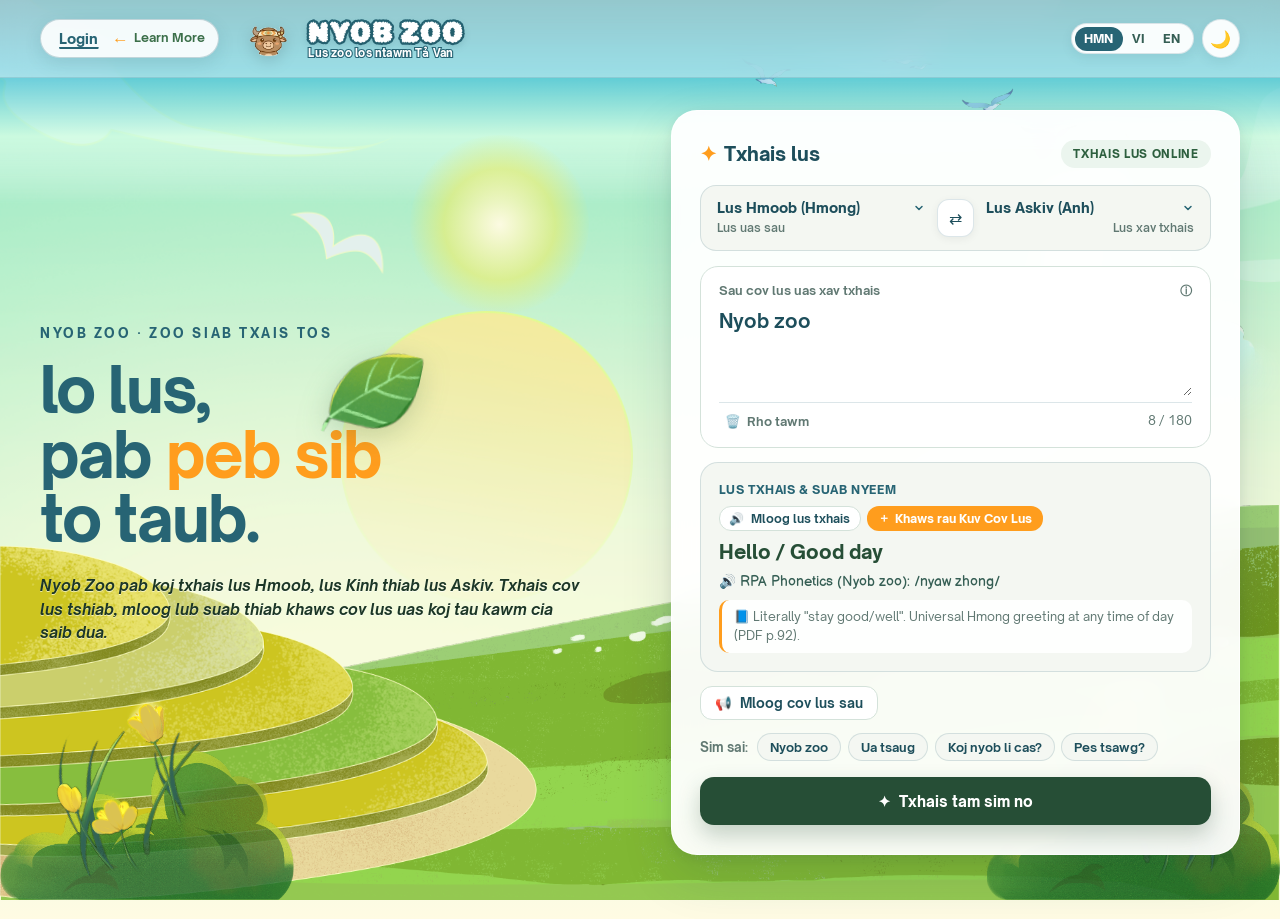
==== frontend/index.html @ 09fe9176 "Web ver 1" ====
<!DOCTYPE html>
<html lang="hmn" data-theme="light">
<head>
  <meta charset="UTF-8" />
  <meta name="viewport" content="width=device-width, initial-scale=1.0" />
  <title>NYOB ZOO · Trilinguo — Dịch Thuật & Học Ngôn Ngữ Anh - Kinh - Hmong</title>
  <link rel="stylesheet" href="assets/css/style.css" />
</head>
<body>
  <div class="app-wrapper">
    <!-- TOP NAVIGATION BAR (Minimal Pre-Login / Full Post-Login + Mobile Burger) -->
    <header class="site-header">
      <div class="site-header__inner">
        <div class="header-left">
          <!-- PRE-LOGIN MINIMALIST NAV CTA: Underlined Login + Learn More with arrow pointing to Login -->
          <div class="prelogin-nav-cta" id="preloginNavCta">
            <a href="#login" class="prelogin-login-link" data-open-auth><u data-i18n="pre_login">Login</u></a>
            <span class="prelogin-learn-more" data-open-auth>
              <span class="prelogin-arrow" aria-hidden="true">←</span>
              <span data-i18n="pre_learn_more">Learn More</span>
            </span>
          </div>

          <!-- BRAND LOGO (Buffalo Mascot + NYOB ZOO) -->
          <a href="index.html" class="brand-logo">
            <img class="brand-logo__mascot" src="assets/images/mascot/10.svg" alt="Nyob Zoo Mascot" />
            <div class="brand-logo__text-wrap">
              <span class="brand-logo__title">NYOB ZOO</span>
              <span class="brand-logo__subtitle" data-i18n="brand_sub">Lus zoo los ntawm Tả Van</span>
            </div>
          </a>
        </div>

        <!-- POST-LOGIN FULL 5-ITEM NAVIGATION BAR -->
        <nav class="main-nav is-hidden" id="mainPostLoginNav" aria-label="Main Navigation">
          <a href="index.html" class="nav-link active" id="navLinkTranslator">
            <span>✨</span>
            <span data-i18n="nav_translator">Dịch thuật</span>
          </a>
          <a href="#historySection" class="nav-link" id="navLinkHistory">
            <span>🕒</span>
            <span data-i18n="nav_history">Nhật ký dịch thuật</span>
          </a>
          <a href="phrase.html" class="nav-link">
            <span>💬</span>
            <span data-i18n="nav_phrases">Mẫu câu thông dụng</span>
          </a>
          <a href="vocabulary.html" class="nav-link">
            <span>📒</span>
            <span data-i18n="nav_notebook">Sổ tay cá nhân</span>
          </a>
          <a href="profile.html" class="nav-link nav-link--account">
            <span>👤</span>
            <span id="navAccountName">Minh Anh</span>
            <span class="nav-block-pill" id="navAccountBlock">VI → HMN</span>
          </a>
        </nav>

        <!-- DISPLAY LANGUAGE SWITCHER (HMN / VI / EN) + LIGHT/DARK MODE + MOBILE BURGER -->
        <div class="header-controls">
          <div class="lang-switcher" role="group" aria-label="Display Language Switcher">
            <button type="button" class="lang-switcher__btn active" data-lang="hmn">HMN</button>
            <button type="button" class="lang-switcher__btn" data-lang="vi">VI</button>
            <button type="button" class="lang-switcher__btn" data-lang="en">EN</button>
          </div>
          <button type="button" class="theme-toggle-btn" id="themeToggleBtn" aria-label="Toggle Light/Dark Mode">🌙</button>
          <button type="button" class="burger-btn" id="mobileBurgerBtn" aria-label="Open Menu">
            <span></span>
            <span></span>
            <span></span>
          </button>
        </div>
      </div>
    </header>

    <!-- MAIN CONTENT -->
    <main class="main-container">
      <!-- HERO + CENTRAL 3-WAY TRANSLATOR (Matches DEMO Website Interface.jpg) -->
      <section class="hero-translator-grid" id="translatorSection">
        <!-- Left Hero Copy -->
        <div class="hero-copy">
          <span class="hero-kicker" data-i18n="hero_kicker">NYOB ZOO · ZOO SIAB TXAIS TOS</span>
          <div class="hero-headline-wrap">
            <h1 class="hero-headline" data-i18n-html="hero_headline_html">
              lo lus,<br />pab <span class="accent-orange">peb sib</span><br />to taub.
            </h1>
            <img class="hero-leaf-deco" src="assets/images/elements/19.svg" alt="Floating Green Leaf" />
          </div>
          <p class="hero-description" data-i18n="hero_desc">
            Nyob Zoo pab koj txhais lus Hmoob thiab lus Askiv. Txhais cov lus tshiab, mloog lub suab Askiv thiab khaws cov lus uas koj tau kawm cia saib dua.
          </p>

          <div class="hero-block-indicator" id="heroActiveBlockBox" style="display:none;">
            <span>🎯 <span data-i18n="hero_active_block">Khối ngôn ngữ đang học:</span></span>
            <strong id="heroActiveBlockText" style="color:var(--color-main-orange);">Kinh → Hmong</strong>
            <a href="profile.html" style="font-size:0.78rem;text-decoration:underline;color:var(--color-main-dark-teal);margin-left:0.35rem;">Đổi khối</a>
          </div>
        </div>

        <!-- Right Translator Card -->
        <div class="translator-card">
          <div class="translator-card__header">
            <div class="translator-card__title">
              <span class="sparkle-icon">✦</span>
              <span data-i18n="trans_card_title">Txhais lus</span>
            </div>
            <span class="online-badge" data-i18n="trans_online_badge">TXHAIS LUS ONLINE</span>
          </div>

          <!-- Input & Output Language Dropdowns (Anh, Kinh, Hmong) -->
          <div class="lang-select-bar">
            <div class="lang-select-col">
              <select id="sourceLangSelect" class="lang-select-dropdown" aria-label="Input Language">
                <option value="hmn" selected data-i18n="lang_hmn">Lus Hmoob (Hmong)</option>
                <option value="vi" data-i18n="lang_vi">Lus Nyab Laj (Kinh/Việt)</option>
                <option value="en" data-i18n="lang_en">Lus Askiv (Anh)</option>
              </select>
              <span class="lang-select-sub" data-i18n="trans_input_sub">Lus uas sau</span>
            </div>

            <button type="button" class="swap-lang-btn" id="swapLangBtn" title="Đảo chiều ngôn ngữ">⇄</button>

            <div class="lang-select-col lang-select-col--right">
              <select id="targetLangSelect" class="lang-select-dropdown" aria-label="Output Language">
                <option value="en" selected data-i18n="lang_en">Lus Askiv (Anh)</option>
                <option value="vi" data-i18n="lang_vi">Lus Nyab Laj (Kinh/Việt)</option>
                <option value="hmn" data-i18n="lang_hmn">Lus Hmoob (Hmong)</option>
              </select>
              <span class="lang-select-sub" data-i18n="trans_output_sub">Lus xav txhais</span>
            </div>
          </div>

          <!-- Source Input Area -->
          <div class="translator-input-box">
            <div class="translator-input-box__top">
              <span data-i18n="trans_input_label">Sau cov lus uas xav txhais</span>
              <span title="Supports English, Vietnamese (Kinh), and Hmong RPA">ⓘ</span>
            </div>
            <textarea
              id="translatorInputText"
              class="translator-textarea"
              maxlength="180"
              data-i18n-placeholder="trans_placeholder"
              placeholder="Nyob zoo..."
            >Nyob zoo</textarea>
            <div class="translator-input-box__bottom">
              <button type="button" class="clear-text-btn" id="clearTextBtn">
                <span>🗑️</span>
                <span data-i18n="trans_clear_btn">Rho tawm</span>
              </button>
              <span id="charCountText">8 / 180</span>
            </div>
          </div>

          <!-- Translated Output Result Box (Selectable for Smart Popover) -->
          <div class="translator-output-box selectable-zone" id="translatorOutputBox">
            <div class="output-header">
              <span data-i18n="trans_result_label">Lus Txhais & Suab Nyeem</span>
              <div style="display:flex;gap:0.4rem;">
                <button type="button" class="listen-btn" id="listenOutputBtn" style="padding:0.25rem 0.6rem;font-size:0.75rem;">
                  🔊 <span data-i18n="trans_listen_out_btn">Mloog lus txhais</span>
                </button>
                <button type="button" class="btn-save-notebook" id="saveTranslatedToNotebookBtn" style="padding:0.25rem 0.65rem;font-size:0.75rem;">
                  ＋ <span data-i18n="trans_save_btn">Khaws rau Kuv Cov Lus</span>
                </button>
              </div>
            </div>
            <div class="output-main-text selectable-text" id="outputTranslatedText">Hello / Good day</div>
            <div class="output-phonetics" id="outputPhoneticsText">🔊 RPA Phonetics: /nyaw zhong/</div>
            <div class="output-grammar-note" id="outputGrammarNote"></div>
          </div>

          <!-- Listen Source Audio Button -->
          <div class="translator-actions-row">
            <button type="button" class="listen-btn" id="listenSourceBtn">
              <span>📢</span>
              <span data-i18n="trans_listen_btn">Mloog cov lus sau</span>
            </button>
          </div>

          <!-- Quick Try Sample Chips (Matches DEMO Website Interface.jpg) -->
          <div class="quick-try-row">
            <span class="quick-try-label" data-i18n="trans_quick_try">Sim sai:</span>
            <button type="button" class="quick-chip" data-phrase="Nyob zoo">Nyob zoo</button>
            <button type="button" class="quick-chip" data-phrase="Ua tsaug">Ua tsaug</button>
            <button type="button" class="quick-chip" data-phrase="Koj nyob li cas?">Koj nyob li cas?</button>
            <button type="button" class="quick-chip" data-phrase="Daim paj ntaub no tus nqi yog pes tsawg?">Pes tsawg?</button>
          </div>

          <!-- Primary Translate CTA Button -->
          <button type="button" class="translate-submit-btn" id="translateSubmitBtn">
            <span>✦</span>
            <span data-i18n="trans_submit_btn">Txhais tam sim no</span>
          </button>
        </div>
      </section>

      <!-- SECTION 2: TRANSLATION HISTORY (NHẬT KÝ DỊCH THUẬT) WITH INTERACTIVE TEXT SELECTION -->
      <section class="page-section" id="historySection" style="margin-top:1.5rem;">
        <div class="page-section__header">
          <div class="page-section__title-group">
            <img class="page-section__mascot" src="assets/images/mascot/8.svg" alt="History Mascot" />
            <div>
              <h2 class="page-section__title" data-i18n="hist_title">Nhật Ký Dịch Thuật</h2>
              <p class="page-section__subtitle" data-i18n="hist_subtitle">
                Danh sách các câu và từ bạn đã dịch trong khối ngôn ngữ hiện tại.
              </p>
            </div>
          </div>
          <div style="display:flex;gap:0.65rem;flex-wrap:wrap;">
            <a href="vocabulary.html" class="btn-tool btn-tool--flashcard">📒 Mở Sổ tay cá nhân</a>
            <button type="button" class="btn-tool btn-tool--outline" id="clearHistoryBtn" data-i18n="hist_clear_all">
              Xóa lịch sử khối này
            </button>
          </div>
        </div>

        <div class="selection-tip-banner" data-i18n="hist_tip">
          💡 Tính năng bôi đen thông minh: Dùng chuột bôi đen trên máy tính hoặc chạm giữ trên điện thoại bất kỳ từ/cụm từ/câu nào bên dưới để xem phiên âm, loại từ và bấm "Lưu vào Sổ tay"!
        </div>

        <div class="cards-grid-3d" id="historyCardsGrid"></div>
      </section>
    </main>
  </div>

  <!-- MODULAR SCRIPTS -->
  <script src="assets/js/hmongData.js"></script>
  <script src="assets/js/i18n.js"></script>
  <script src="js/api.js"></script>
  <script src="assets/js/supabaseClient.js"></script>
  <script src="assets/js/app.js"></script>
</body>
</html>
---- frontend/assets/css/style.css ----
/* ==========================================================================
   TRILINGUO / NYOB ZOO — OVERHAULED PRODUCTION STYLESHEET (style.css)
   - Palette: Exact variables from MÀU MỆT MỖI/màu.css + High-contrast Dark Mode
   - Fonts: Rubik Bubbles, Balsamiq Sans, Open Sauce One/Sans/Two
   - Z-Index Stacking System:
       --z-bg-base: 0
       --z-bg-decor: 1
       --z-content: 10
       --z-navbar: 100
       --z-popover: 500
       --z-modal: 1000
   - Responsive: Fluid clamp(), min(100% - 2rem, 1200px), zero rigid box overflow
   ========================================================================== */

/* 1. FONT-FACE DECLARATIONS */
@font-face {
  font-family: 'Rubik Bubbles';
  src: url('../fonts/RubikBubbles-Regular.ttf') format('truetype'),
       url('../../../../FONTS/Rubik Bubbles - font logo/Rubik_Bubbles/RubikBubbles-Regular.ttf') format('truetype');
  font-weight: 400;
  font-style: normal;
  font-display: swap;
}

@font-face {
  font-family: 'Balsamiq Sans';
  src: url('../fonts/BalsamiqSans-Regular.ttf') format('truetype'),
       url('../../../../FONTS/Balsamiq_Sans/BalsamiqSans-Regular.ttf') format('truetype');
  font-weight: 400;
  font-style: normal;
  font-display: swap;
}

@font-face {
  font-family: 'Balsamiq Sans';
  src: url('../fonts/BalsamiqSans-Bold.ttf') format('truetype'),
       url('../../../../FONTS/Balsamiq_Sans/BalsamiqSans-Bold.ttf') format('truetype');
  font-weight: 700;
  font-style: normal;
  font-display: swap;
}

@font-face {
  font-family: 'Balsamiq Sans';
  src: url('../fonts/BalsamiqSans-Italic.ttf') format('truetype'),
       url('../../../../FONTS/Balsamiq_Sans/BalsamiqSans-Italic.ttf') format('truetype');
  font-weight: 400;
  font-style: italic;
  font-display: swap;
}

@font-face {
  font-family: 'Open Sauce';
  src: url('../fonts/OpenSauceSans-Regular.ttf') format('truetype'),
       url('../../../../FONTS/open-sauce/OpenSauceSans-Regular.ttf') format('truetype');
  font-weight: 400;
  font-style: normal;
  font-display: swap;
}

@font-face {
  font-family: 'Open Sauce';
  src: url('../fonts/OpenSauceSans-Italic.ttf') format('truetype'),
       url('../../../../FONTS/open-sauce/OpenSauceSans-Italic.ttf') format('truetype');
  font-weight: 400;
  font-style: italic;
  font-display: swap;
}

@font-face {
  font-family: 'Open Sauce';
  src: url('../fonts/OpenSauceSans-Medium.ttf') format('truetype'),
       url('../../../../FONTS/open-sauce/OpenSauceSans-Medium.ttf') format('truetype');
  font-weight: 500;
  font-style: normal;
  font-display: swap;
}

@font-face {
  font-family: 'Open Sauce';
  src: url('../fonts/OpenSauceSans-SemiBold.ttf') format('truetype'),
       url('../../../../FONTS/open-sauce/OpenSauceSans-SemiBold.ttf') format('truetype');
  font-weight: 600;
  font-style: normal;
  font-display: swap;
}

@font-face {
  font-family: 'Open Sauce';
  src: url('../fonts/OpenSauceSans-Bold.ttf') format('truetype'),
       url('../../../../FONTS/open-sauce/OpenSauceSans-Bold.ttf') format('truetype');
  font-weight: 700;
  font-style: normal;
  font-display: swap;
}

@font-face {
  font-family: 'Open Sauce';
  src: url('../fonts/OpenSauceSans-BoldItalic.ttf') format('truetype'),
       url('../../../../FONTS/open-sauce/OpenSauceSans-BoldItalic.ttf') format('truetype');
  font-weight: 700;
  font-style: italic;
  font-display: swap;
}

@font-face {
  font-family: 'Open Sauce';
  src: url('../fonts/OpenSauceSans-ExtraBold.ttf') format('truetype'),
       url('../../../../FONTS/open-sauce/OpenSauceSans-ExtraBold.ttf') format('truetype');
  font-weight: 800;
  font-style: normal;
  font-display: swap;
}

@font-face {
  font-family: 'Open Sauce';
  src: url('../fonts/OpenSauceSans-Black.ttf') format('truetype'),
       url('../../../../FONTS/open-sauce/OpenSauceSans-Black.ttf') format('truetype');
  font-weight: 900;
  font-style: normal;
  font-display: swap;
}

@font-face {
  font-family: 'Open Sauce One';
  src: url('../fonts/OpenSauceOne-ExtraBold.ttf') format('truetype'),
       url('../../../../FONTS/open-sauce/OpenSauceOne-ExtraBold.ttf') format('truetype');
  font-weight: 800;
  font-style: normal;
  font-display: swap;
}

@font-face {
  font-family: 'Open Sauce Two';
  src: url('../fonts/OpenSauceTwo-Bold.ttf') format('truetype'),
       url('../../../../FONTS/open-sauce/OpenSauceTwo-Bold.ttf') format('truetype');
  font-weight: 700;
  font-style: normal;
  font-display: swap;
}

/* 2. GLOBAL Z-INDEX HIERARCHY & PALETTE VARIABLES (FROM MÀU MỆT MỖI/màu.css) */
:root {
  /* STRICT Z-INDEX LAYERING SYSTEM */
  --z-bg-base: 0;
  --z-bg-decor: 1;
  --z-content: 10;
  --z-navbar: 100;
  --z-popover: 500;
  --z-modal: 1000;

  /* MÀU CHÍNH */
  --color-main-turquoise: #38a3bc;
  --color-main-light-cyan: #73d3dd;
  --color-main-mint: #cefbe6;
  --color-main-leaf: #74a45e;
  --color-main-yellow: #eced69;
  --color-main-orange: #ff9d1d;
  --color-main-dark-teal: #276474;
  --color-main-cream: #fffbe3;

  /* MÀU MASCOT */
  --color-mascot-orange: #ff9e1d;
  --color-mascot-cream: #fcf1d3;
  --color-mascot-muted-lime: #bbc079;
  --color-mascot-dark-brown: #724002;

  /* MÀU ELEMENTS */
  --color-element-turquoise: #39a4bc;
  --color-element-forest: #3b6f49;
  --color-element-ochre: #ddc64c;
  --color-element-green: #66984f;
  --color-element-vivid-yellow: #fff430;
  --color-element-gray-yellow: #d1cb35;
  --color-element-vivid-green: #88c03e;
  --color-element-sand: #e4d095;
  --color-element-sky-blue: #8bc0e7;
  --color-element-lavender: #e4e6fa;
  --color-element-gray: #7c7c7e;
  --color-element-light-green: #b6f3ca;
  --color-element-light-mint: #cdfbee;

  /* SEMANTIC TOKENS (LIGHT MODE) */
  --bg-sky-top: #38a3bc;
  --bg-sky-mid: #73d3dd;
  --bg-sky-low: #cefbe6;
  --bg-sky-horizon: #fffbe3;
  --surface-card: rgba(255, 255, 255, 0.95);
  --surface-card-solid: #ffffff;
  --surface-muted: #f4f7f2;
  --surface-input: #ffffff;
  --surface-popover: rgba(255, 255, 255, 0.99);
  --surface-navbar: rgba(255, 255, 255, 0.42);
  --text-primary: #1d4e5b;
  --text-heading: #276474;
  --text-secondary: #355e54;
  --text-muted: #607872;
  --text-on-primary: #ffffff;
  --border-subtle: rgba(39, 100, 116, 0.16);
  --border-card: rgba(255, 255, 255, 0.88);
  --border-input: #d4e2da;
  --btn-primary-bg: #264e36;
  --btn-primary-hover: #3b6f49;
  --btn-accent-bg: #ff9d1d;
  --btn-accent-hover: #e8890b;
  --badge-bg: #ebf5ee;
  --badge-text: #2d5f3e;
  --shadow-card: 0 20px 50px rgba(24, 68, 78, 0.15), 0 4px 14px rgba(24, 68, 78, 0.08);
  --shadow-3d-card: 0 12px 26px -6px rgba(24, 68, 78, 0.14), 0 6px 0 0 #cae2d1, inset 0 1px 0 0 #ffffff;
  --shadow-3d-card-hover: 0 20px 34px -8px rgba(24, 68, 78, 0.22), 0 8px 0 0 #74a45e, inset 0 1px 0 0 #ffffff;
  --scene-filter: none;
  --scene-hills-filter: none;
}

/* 3. DARK MODE VARIABLES */
[data-theme="dark"] {
  --bg-sky-top: #0b2028;
  --bg-sky-mid: #133540;
  --bg-sky-low: #1b4648;
  --bg-sky-horizon: #23493d;
  --surface-card: rgba(18, 41, 49, 0.94);
  --surface-card-solid: #142e37;
  --surface-muted: #1b3b46;
  --surface-input: #10262e;
  --surface-popover: rgba(16, 37, 45, 0.99);
  --surface-navbar: rgba(11, 32, 40, 0.72);
  --text-primary: #ecf9f4;
  --text-heading: #cefbe6;
  --text-secondary: #b6f3ca;
  --text-muted: #8ab4be;
  --text-on-primary: #ffffff;
  --border-subtle: rgba(115, 211, 221, 0.24);
  --border-card: rgba(115, 211, 221, 0.22);
  --border-input: #285361;
  --btn-primary-bg: #3b6f49;
  --btn-primary-hover: #66984f;
  --btn-accent-bg: #ff9d1d;
  --btn-accent-hover: #ffb347;
  --badge-bg: rgba(116, 164, 94, 0.25);
  --badge-text: #b6f3ca;
  --shadow-card: 0 22px 55px rgba(0, 0, 0, 0.48), 0 4px 16px rgba(0, 0, 0, 0.35);
  --shadow-3d-card: 0 14px 28px -6px rgba(0, 0, 0, 0.5), 0 6px 0 0 #264e36, inset 0 1px 0 0 rgba(206, 251, 230, 0.14);
  --shadow-3d-card-hover: 0 22px 36px -8px rgba(0, 0, 0, 0.65), 0 8px 0 0 #ff9d1d, inset 0 1px 0 0 rgba(206, 251, 230, 0.28);
  --scene-filter: brightness(0.55) saturate(0.85) hue-rotate(-8deg);
  --scene-hills-filter: brightness(0.68) saturate(0.9);
}

/* 4. MANDATORY RESET & ANTI-OVERFLOW BASE */
*, *::before, *::after {
  box-sizing: border-box;
  margin: 0;
  padding: 0;
}

html, body {
  max-width: 100vw;
  overflow-x: hidden;
  min-height: 100vh;
  scroll-behavior: smooth;
}

body {
  font-family: 'Open Sauce', -apple-system, BlinkMacSystemFont, 'Segoe UI', Roboto, sans-serif;
  font-size: clamp(0.92rem, 0.88rem + 0.2vw, 1rem);
  color: var(--text-primary);
  background: linear-gradient(180deg, var(--bg-sky-top) 0%, var(--bg-sky-mid) 36%, var(--bg-sky-low) 68%, var(--bg-sky-horizon) 100%);
  position: relative;
  transition: background 0.35s ease, color 0.35s ease;
  line-height: 1.5;
  overflow-wrap: break-word;
  word-wrap: break-word;
}

img, svg {
  max-width: 100%;
  height: auto;
  display: block;
}

a {
  color: inherit;
  text-decoration: none;
}

button, select, input, textarea {
  font-family: inherit;
  max-width: 100%;
}

/* 5. BACKGROUND & DECORATIVE LAYERS (--z-bg-base: 0, --z-bg-decor: 1) */
.scene-bg {
  position: fixed;
  inset: 0;
  width: 100%;
  height: 100%;
  pointer-events: none;
  z-index: var(--z-bg-base);
  overflow: hidden;
  background: linear-gradient(180deg, var(--bg-sky-top) 0%, var(--bg-sky-mid) 34%, var(--bg-sky-low) 66%, var(--bg-sky-horizon) 100%);
}

.scene-bg__sky {
  position: absolute;
  inset: 0;
  width: 100%;
  height: 100%;
  object-fit: cover;
  object-position: center center;
  opacity: 0.92;
  z-index: var(--z-bg-base);
  filter: var(--scene-filter);
  pointer-events: none;
}

.scene-bg__top-grad {
  position: absolute;
  top: 0;
  left: 0;
  width: 100%;
  height: 28%;
  object-fit: cover;
  object-position: center top;
  opacity: 0.78;
  z-index: var(--z-bg-base);
  filter: var(--scene-filter);
  pointer-events: none;
}

.scene-bg__sun {
  position: absolute;
  top: 15%;
  left: 32%;
  width: clamp(110px, 14vw, 200px);
  aspect-ratio: 1 / 1;
  border-radius: 50%;
  background: radial-gradient(circle, rgba(255, 251, 227, 0.96) 0%, rgba(236, 237, 105, 0.6) 44%, rgba(255, 251, 227, 0) 72%);
  z-index: var(--z-bg-base);
  pointer-events: none;
}

[data-theme="dark"] .scene-bg__sun {
  background: radial-gradient(circle, rgba(255, 244, 180, 0.82) 0%, rgba(115, 211, 221, 0.3) 48%, rgba(11, 32, 40, 0) 74%);
}

/* Decorative landscape elements at --z-bg-decor: 1 with object-fit: contain (no harsh clipping!) */
.scene-bg__birds {
  position: absolute;
  top: 6%;
  right: 8%;
  width: clamp(180px, 34vw, 520px);
  object-fit: contain;
  opacity: 0.65;
  z-index: var(--z-bg-decor);
  filter: var(--scene-filter);
  pointer-events: none;
}

.scene-bg__cloud-right {
  position: absolute;
  top: 18%;
  right: -1%;
  width: clamp(150px, 24vw, 360px);
  object-fit: contain;
  object-position: right center;
  opacity: 0.86;
  z-index: var(--z-bg-decor);
  filter: var(--scene-filter);
  pointer-events: none;
}

.scene-bg__valley {
  position: absolute;
  bottom: 0;
  left: 0;
  width: 100%;
  max-height: 44vh;
  object-fit: cover;
  object-position: center top;
  z-index: var(--z-bg-decor);
  filter: var(--scene-hills-filter);
  pointer-events: none;
}

.scene-bg__terraces-left {
  position: absolute;
  bottom: 0;
  left: 0;
  width: clamp(220px, 42vw, 640px);
  max-height: 46vh;
  object-fit: contain;
  object-position: left bottom;
  z-index: var(--z-bg-decor);
  filter: var(--scene-hills-filter);
  pointer-events: none;
}

.scene-bg__bush-left {
  position: absolute;
  bottom: 0;
  left: 0;
  width: clamp(140px, 23vw, 340px);
  object-fit: contain;
  object-position: left bottom;
  z-index: var(--z-bg-decor);
  filter: var(--scene-hills-filter);
  pointer-events: none;
}

.scene-bg__bush-right {
  position: absolute;
  bottom: 0;
  right: 0;
  width: clamp(140px, 23vw, 340px);
  object-fit: contain;
  object-position: right bottom;
  transform: scaleX(-1);
  z-index: var(--z-bg-decor);
  filter: var(--scene-hills-filter);
  pointer-events: none;
}

.scene-bg__flowers-left {
  position: absolute;
  bottom: 0;
  left: 1%;
  width: clamp(110px, 18vw, 260px);
  object-fit: contain;
  object-position: left bottom;
  z-index: var(--z-bg-decor);
  pointer-events: none;
}

.scene-bg__flowers-right {
  position: absolute;
  bottom: 0;
  right: 1%;
  width: clamp(110px, 18vw, 260px);
  object-fit: contain;
  object-position: right bottom;
  z-index: var(--z-bg-decor);
  pointer-events: none;
}

/* 6. APP WRAPPER & STICKY NAVBAR (--z-content: 10, --z-navbar: 100) */
.app-wrapper {
  position: relative;
  z-index: var(--z-content);
  min-height: 100vh;
  display: flex;
  flex-direction: column;
  width: 100%;
}

.site-header {
  position: sticky;
  top: 0;
  z-index: var(--z-navbar);
  padding: clamp(0.55rem, 1vw, 0.85rem) 0;
  background: var(--surface-navbar);
  backdrop-filter: blur(14px);
  -webkit-backdrop-filter: blur(14px);
  border-bottom: 1px solid var(--border-subtle);
  transition: background 0.3s ease, box-shadow 0.3s ease;
}

.site-header__inner {
  width: min(100% - 2rem, 1200px);
  margin-inline: auto;
  display: flex;
  align-items: center;
  justify-content: space-between;
  gap: clamp(0.5rem, 1.5vw, 1.25rem);
  flex-wrap: wrap;
}

.header-left {
  display: flex;
  align-items: center;
  gap: clamp(0.6rem, 1.5vw, 1.15rem);
  flex-wrap: wrap;
}

/* Pre-login minimal nav CTA: Underlined Login + Learn More with arrow pointing to Login */
.prelogin-nav-cta {
  display: inline-flex;
  align-items: center;
  gap: 0.55rem;
  background: rgba(255, 255, 255, 0.9);
  padding: 0.38rem 0.85rem;
  border-radius: 999px;
  border: 1.5px solid rgba(39, 100, 116, 0.25);
  box-shadow: 0 6px 18px rgba(24, 68, 78, 0.12);
}

[data-theme="dark"] .prelogin-nav-cta {
  background: rgba(20, 46, 55, 0.94);
  border-color: rgba(115, 211, 221, 0.35);
}

.prelogin-login-link {
  font-weight: 800;
  font-size: clamp(0.88rem, 1vw, 1rem);
  color: var(--color-main-dark-teal);
  text-decoration: underline;
  text-underline-offset: 3px;
  text-decoration-thickness: 2px;
  cursor: pointer;
  padding: 0.1rem 0.3rem;
  border-radius: 6px;
  transition: color 0.2s ease, transform 0.2s ease;
}

[data-theme="dark"] .prelogin-login-link {
  color: var(--color-main-yellow);
}

.prelogin-login-link:hover {
  color: var(--color-main-orange);
  transform: scale(1.04);
}

.prelogin-learn-more {
  display: inline-flex;
  align-items: center;
  gap: 0.3rem;
  font-size: clamp(0.78rem, 0.9vw, 0.86rem);
  font-weight: 700;
  color: var(--color-element-forest);
  cursor: pointer;
}

[data-theme="dark"] .prelogin-learn-more {
  color: var(--color-main-mint);
}

.prelogin-arrow {
  display: inline-flex;
  align-items: center;
  color: var(--color-main-orange);
  font-weight: 900;
  font-size: 1.05rem;
  animation: nudgeLeft 1.2s ease-in-out infinite;
}

@keyframes nudgeLeft {
  0%, 100% { transform: translateX(0); }
  50% { transform: translateX(-5px); }
}

/* Brand Logo (Mascot + NYOB ZOO) */
.brand-logo {
  display: inline-flex;
  align-items: center;
  gap: 0.55rem;
  text-decoration: none;
}

.brand-logo__mascot {
  width: clamp(46px, 5vw, 62px);
  height: auto;
  aspect-ratio: 6 / 5;
  object-fit: contain;
  filter: drop-shadow(0 4px 8px rgba(0, 0, 0, 0.15));
  transition: transform 0.25s ease;
}

.brand-logo:hover .brand-logo__mascot {
  transform: rotate(-6deg) scale(1.05);
}

.brand-logo__text-wrap {
  display: flex;
  flex-direction: column;
  line-height: 1.05;
}

.brand-logo__title {
  font-family: 'Rubik Bubbles', cursive, sans-serif;
  font-size: clamp(1.35rem, 2.2vw, 1.9rem);
  color: #ffffff;
  letter-spacing: 0.03em;
  -webkit-text-stroke: 4.5px var(--color-main-dark-teal);
  paint-order: stroke fill;
  text-shadow: 0 3px 8px rgba(24, 68, 78, 0.26);
}

.brand-logo__subtitle {
  font-family: 'Open Sauce', sans-serif;
  font-size: clamp(0.68rem, 0.85vw, 0.78rem);
  font-weight: 800;
  color: #ffffff;
  -webkit-text-stroke: 2.2px var(--color-main-dark-teal);
  paint-order: stroke fill;
  letter-spacing: 0.02em;
  margin-top: 1px;
}

/* Post-login Navigation Bar */
.main-nav {
  display: flex;
  align-items: center;
  flex-wrap: wrap;
  gap: 0.3rem;
  background: rgba(255, 255, 255, 0.82);
  padding: 0.32rem 0.45rem;
  border-radius: 999px;
  border: 1px solid var(--border-subtle);
  box-shadow: 0 6px 20px rgba(24, 68, 78, 0.08);
}

[data-theme="dark"] .main-nav {
  background: rgba(16, 38, 46, 0.88);
}

.main-nav.is-hidden {
  display: none !important;
}

.nav-link {
  display: inline-flex;
  align-items: center;
  gap: 0.38rem;
  padding: clamp(0.4rem, 0.6vw, 0.5rem) clamp(0.65rem, 1vw, 0.9rem);
  border-radius: 999px;
  font-size: clamp(0.8rem, 0.88vw, 0.88rem);
  font-weight: 700;
  color: var(--text-primary);
  transition: all 0.2s ease;
  white-space: nowrap;
  cursor: pointer;
  border: none;
  background: transparent;
}

.nav-link:hover {
  background: rgba(56, 163, 188, 0.14);
  color: var(--color-main-dark-teal);
}

[data-theme="dark"] .nav-link:hover {
  background: rgba(115, 211, 221, 0.16);
  color: var(--color-main-yellow);
}

.nav-link.active {
  background: var(--btn-primary-bg);
  color: #ffffff;
  box-shadow: 0 4px 12px rgba(38, 78, 54, 0.25);
}

.nav-link--account {
  background: linear-gradient(135deg, rgba(255, 157, 29, 0.18), rgba(236, 237, 105, 0.28));
  border: 1.5px solid rgba(255, 157, 29, 0.45);
  color: var(--text-primary);
}

.nav-link--account.active {
  background: var(--color-main-orange);
  color: #ffffff;
  border-color: var(--color-main-orange);
}

.nav-block-pill {
  font-size: 0.68rem;
  font-weight: 800;
  padding: 0.12rem 0.42rem;
  border-radius: 999px;
  background: var(--color-main-dark-teal);
  color: #ffffff;
  text-transform: uppercase;
}

/* Header Controls (Language Switcher + Theme Toggle + Burger) */
.header-controls {
  display: flex;
  align-items: center;
  gap: 0.5rem;
}

.lang-switcher {
  display: inline-flex;
  align-items: center;
  background: var(--surface-card);
  border: 1.5px solid var(--border-subtle);
  border-radius: 999px;
  padding: 0.18rem;
  box-shadow: 0 4px 12px rgba(24, 68, 78, 0.08);
}

.lang-switcher__btn {
  border: none;
  background: transparent;
  color: var(--text-secondary);
  font-size: 0.76rem;
  font-weight: 800;
  padding: 0.28rem 0.58rem;
  border-radius: 999px;
  cursor: pointer;
  transition: all 0.2s ease;
}

.lang-switcher__btn.active {
  background: var(--color-main-dark-teal);
  color: #ffffff;
}

[data-theme="dark"] .lang-switcher__btn.active {
  background: var(--color-main-orange);
  color: #10262e;
}

.theme-toggle-btn {
  width: 2.4rem;
  height: 2.4rem;
  border-radius: 50%;
  border: 1.5px solid var(--border-subtle);
  background: var(--surface-card);
  color: var(--text-primary);
  display: inline-flex;
  align-items: center;
  justify-content: center;
  font-size: 1.05rem;
  cursor: pointer;
  box-shadow: 0 4px 12px rgba(24, 68, 78, 0.08);
  transition: transform 0.2s ease, background 0.2s ease;
}

.theme-toggle-btn:hover {
  transform: translateY(-2px) rotate(12deg);
}

.burger-btn {
  display: none;
  width: 2.5rem;
  height: 2.5rem;
  border-radius: 12px;
  border: 1.5px solid var(--border-subtle);
  background: var(--surface-card);
  color: var(--text-primary);
  align-items: center;
  justify-content: center;
  flex-direction: column;
  gap: 5px;
  cursor: pointer;
  padding: 8px;
}

.burger-btn span {
  display: block;
  width: 18px;
  height: 2.5px;
  background: currentColor;
  border-radius: 2px;
  transition: transform 0.25s ease, opacity 0.25s ease;
}

.burger-btn.is-open span:nth-child(1) {
  transform: translateY(7.5px) rotate(45deg);
}
.burger-btn.is-open span:nth-child(2) {
  opacity: 0;
}
.burger-btn.is-open span:nth-child(3) {
  transform: translateY(-7.5px) rotate(-45deg);
}

/* 7. MAIN CONTAINER & HERO TRANSLATOR GRID (FLUID, NO HARD WIDTHS) */
.main-container {
  flex: 1;
  width: min(100% - 2rem, 1200px);
  margin-inline: auto;
  padding-block: clamp(1.25rem, 2.5vw, 2.25rem) clamp(2.5rem, 5vw, 4rem);
  position: relative;
  z-index: var(--z-content);
}

.hero-translator-grid {
  display: grid;
  grid-template-columns: minmax(0, 1.02fr) minmax(0, 0.98fr);
  gap: clamp(1.5rem, 3vw, 2.75rem);
  align-items: center;
  min-height: calc(100vh - 160px);
}

/* Left Column: Hero Copy (Never overflow: hidden so decorative leaf is never clipped) */
.hero-copy {
  position: relative;
  padding-block: clamp(0.5rem, 1.5vw, 1.25rem);
  overflow: visible;
}

.hero-kicker {
  font-size: clamp(0.78rem, 1vw, 0.95rem);
  font-weight: 800;
  letter-spacing: 0.2em;
  text-transform: uppercase;
  color: var(--text-heading);
  margin-bottom: clamp(0.65rem, 1.2vw, 1rem);
  display: inline-block;
}

.hero-headline-wrap {
  position: relative;
  display: inline-block;
  max-width: 100%;
  overflow: visible;
}

.hero-headline {
  font-family: 'Open Sauce', sans-serif;
  font-size: clamp(2.25rem, 4.8vw, 4.6rem);
  font-weight: 800;
  line-height: 1.05;
  letter-spacing: -0.03em;
  color: var(--text-heading);
  margin-bottom: clamp(1rem, 2vw, 1.4rem);
}

.hero-headline .accent-orange {
  color: var(--color-main-orange);
}

.hero-leaf-deco {
  position: absolute;
  top: -12px;
  right: clamp(-36px, -3vw, -16px);
  width: clamp(54px, 7vw, 88px);
  height: auto;
  object-fit: contain;
  transform: rotate(12deg);
  filter: drop-shadow(0 8px 14px rgba(59, 111, 73, 0.25));
  animation: floatLeaf 4s ease-in-out infinite;
  pointer-events: none;
  z-index: var(--z-bg-decor);
}

@keyframes floatLeaf {
  0%, 100% { transform: translateY(0) rotate(12deg); }
  50% { transform: translateY(-8px) rotate(18deg); }
}

.hero-description {
  font-size: clamp(0.95rem, 1.15vw, 1.08rem);
  font-weight: 700;
  font-style: italic;
  color: #1b3626;
  max-width: 54ch;
  line-height: 1.55;
  text-shadow: 0 1px 0 rgba(255, 255, 255, 0.6);
}

[data-theme="dark"] .hero-description {
  color: var(--color-main-mint);
  text-shadow: 0 1px 2px rgba(0, 0, 0, 0.6);
}

.hero-block-indicator {
  margin-top: clamp(1rem, 2vw, 1.4rem);
  display: inline-flex;
  align-items: center;
  flex-wrap: wrap;
  gap: 0.6rem;
  padding: 0.55rem 1rem;
  border-radius: 14px;
  background: var(--surface-card);
  border: 1.5px solid var(--border-subtle);
  box-shadow: 0 8px 20px rgba(24, 68, 78, 0.1);
  font-size: 0.86rem;
  font-weight: 700;
}

/* Right Column: Translator Card */
.translator-card {
  width: 100%;
  background: var(--surface-card);
  border-radius: clamp(18px, 2.2vw, 26px);
  padding: clamp(1.15rem, 2.2vw, 1.8rem);
  box-shadow: var(--shadow-card);
  border: 1.5px solid var(--border-card);
  backdrop-filter: blur(16px);
}

.translator-card__header {
  display: flex;
  align-items: center;
  justify-content: space-between;
  flex-wrap: wrap;
  gap: 0.5rem;
  margin-bottom: 1rem;
}

.translator-card__title {
  display: inline-flex;
  align-items: center;
  gap: 0.45rem;
  font-size: clamp(1.15rem, 1.5vw, 1.35rem);
  font-weight: 800;
  color: var(--text-primary);
}

.sparkle-icon {
  color: var(--color-main-orange);
  font-size: 1.25rem;
}

.online-badge {
  font-size: 0.7rem;
  font-weight: 800;
  letter-spacing: 0.06em;
  text-transform: uppercase;
  padding: 0.35rem 0.75rem;
  border-radius: 999px;
  background: var(--badge-bg);
  color: var(--badge-text);
}

/* Language Selector Bar */
.lang-select-bar {
  display: grid;
  grid-template-columns: minmax(0, 1fr) auto minmax(0, 1fr);
  align-items: center;
  gap: clamp(0.45rem, 1vw, 0.75rem);
  background: var(--surface-muted);
  padding: clamp(0.6rem, 1.2vw, 0.8rem) clamp(0.75rem, 1.4vw, 1rem);
  border-radius: 16px;
  margin-bottom: 0.95rem;
  border: 1px solid var(--border-subtle);
}

.lang-select-col {
  display: flex;
  flex-direction: column;
  gap: 0.15rem;
  min-width: 0;
}

.lang-select-col--right {
  text-align: right;
  align-items: flex-end;
}

.lang-select-dropdown {
  width: 100%;
  appearance: none;
  -webkit-appearance: none;
  background: transparent;
  border: none;
  font-size: clamp(0.88rem, 1.1vw, 1rem);
  font-weight: 800;
  color: var(--text-primary);
  cursor: pointer;
  padding-right: 1.1rem;
  text-overflow: ellipsis;
  background-image: url("data:image/svg+xml,%3Csvg xmlns='http://www.w3.org/2000/svg' width='12' height='12' viewBox='0 0 24 24' fill='none' stroke='%23276474' stroke-width='3' stroke-linecap='round' stroke-linejoin='round'%3E%3Cpolyline points='6 9 12 15 18 9'%3E%3C/polyline%3E%3C/svg%3E");
  background-repeat: no-repeat;
  background-position: right center;
}

[data-theme="dark"] .lang-select-dropdown {
  background-image: url("data:image/svg+xml,%3Csvg xmlns='http://www.w3.org/2000/svg' width='12' height='12' viewBox='0 0 24 24' fill='none' stroke='%23cefbe6' stroke-width='3' stroke-linecap='round' stroke-linejoin='round'%3E%3Cpolyline points='6 9 12 15 18 9'%3E%3C/polyline%3E%3C/svg%3E");
}

.lang-select-dropdown option {
  background: var(--surface-card-solid);
  color: var(--text-primary);
}

.lang-select-sub {
  font-size: 0.74rem;
  color: var(--text-muted);
  font-weight: 600;
}

.swap-lang-btn {
  width: 2.35rem;
  height: 2.35rem;
  border-radius: 12px;
  border: 1px solid var(--border-subtle);
  background: var(--surface-card-solid);
  color: var(--text-primary);
  display: inline-flex;
  align-items: center;
  justify-content: center;
  cursor: pointer;
  font-size: 1rem;
  flex-shrink: 0;
  box-shadow: 0 2px 8px rgba(0, 0, 0, 0.06);
  transition: transform 0.25s ease, background 0.2s ease;
}

.swap-lang-btn:hover {
  transform: rotate(180deg);
  background: var(--color-main-mint);
  color: #1d4e5b;
}

/* Input Box */
.translator-input-box {
  background: var(--surface-input);
  border: 1.5px solid var(--border-input);
  border-radius: 18px;
  padding: clamp(0.75rem, 1.4vw, 0.95rem) clamp(0.85rem, 1.5vw, 1.1rem);
  margin-bottom: 0.85rem;
  transition: border-color 0.2s ease, box-shadow 0.2s ease;
}

.translator-input-box:focus-within {
  border-color: var(--color-main-turquoise);
  box-shadow: 0 0 0 3px rgba(56, 163, 188, 0.16);
}

.translator-input-box__top {
  display: flex;
  align-items: center;
  justify-content: space-between;
  gap: 0.5rem;
  margin-bottom: 0.45rem;
  font-size: 0.78rem;
  font-weight: 700;
  color: var(--text-muted);
}

.translator-textarea {
  width: 100%;
  min-height: 88px;
  border: none;
  outline: none;
  resize: vertical;
  background: transparent;
  font-size: clamp(1.1rem, 1.5vw, 1.32rem);
  font-weight: 700;
  color: var(--text-primary);
  line-height: 1.42;
}

.translator-textarea::placeholder {
  color: var(--text-muted);
  opacity: 0.55;
}

.translator-input-box__bottom {
  display: flex;
  align-items: center;
  justify-content: space-between;
  flex-wrap: wrap;
  gap: 0.5rem;
  padding-top: 0.5rem;
  border-top: 1px solid var(--border-subtle);
  font-size: 0.78rem;
  color: var(--text-muted);
}

.clear-text-btn {
  display: inline-flex;
  align-items: center;
  gap: 0.35rem;
  border: none;
  background: transparent;
  color: var(--text-muted);
  font-size: 0.78rem;
  font-weight: 700;
  cursor: pointer;
  padding: 0.2rem 0.4rem;
  border-radius: 6px;
  transition: color 0.2s ease, background 0.2s ease;
}

.clear-text-btn:hover {
  color: #d94848;
  background: rgba(217, 72, 72, 0.08);
}

/* Output Result Box */
.translator-output-box {
  background: var(--surface-muted);
  border: 1.5px solid var(--border-subtle);
  border-radius: 18px;
  padding: clamp(0.85rem, 1.5vw, 1.1rem);
  margin-bottom: 0.9rem;
  display: none;
  animation: fadeIn 0.25s ease;
}

.translator-output-box.is-visible {
  display: block;
}

@keyframes fadeIn {
  from { opacity: 0; transform: translateY(6px); }
  to { opacity: 1; transform: translateY(0); }
}

.output-header {
  display: flex;
  align-items: center;
  justify-content: space-between;
  flex-wrap: wrap;
  gap: 0.5rem;
  font-size: 0.74rem;
  font-weight: 800;
  text-transform: uppercase;
  letter-spacing: 0.05em;
  color: var(--color-main-dark-teal);
  margin-bottom: 0.4rem;
}

[data-theme="dark"] .output-header {
  color: var(--color-main-light-cyan);
}

.output-main-text {
  font-size: clamp(1.15rem, 1.5vw, 1.38rem);
  font-weight: 800;
  color: var(--btn-primary-bg);
  margin-bottom: 0.35rem;
  user-select: text;
}

[data-theme="dark"] .output-main-text {
  color: var(--color-main-yellow);
}

.output-phonetics {
  font-family: 'Balsamiq Sans', sans-serif;
  font-size: 0.86rem;
  color: var(--text-secondary);
  margin-bottom: 0.45rem;
}

.output-grammar-note {
  font-size: 0.78rem;
  color: var(--text-muted);
  background: var(--surface-card);
  padding: 0.5rem 0.75rem;
  border-radius: 10px;
  border-left: 3px solid var(--color-main-orange);
}

/* Audio & Quick Chips */
.translator-actions-row {
  display: flex;
  align-items: center;
  justify-content: space-between;
  gap: 0.6rem;
  flex-wrap: wrap;
  margin-bottom: 0.8rem;
}

.listen-btn {
  display: inline-flex;
  align-items: center;
  gap: 0.45rem;
  padding: 0.5rem 0.9rem;
  border-radius: 12px;
  border: 1.5px solid var(--border-input);
  background: var(--surface-input);
  color: var(--text-primary);
  font-size: 0.84rem;
  font-weight: 700;
  cursor: pointer;
  transition: all 0.2s ease;
}

.listen-btn:hover {
  border-color: var(--color-main-turquoise);
  background: var(--badge-bg);
}

.quick-try-row {
  display: flex;
  align-items: center;
  gap: 0.42rem;
  flex-wrap: wrap;
  margin-bottom: 1rem;
}

.quick-try-label {
  font-size: 0.8rem;
  font-weight: 700;
  color: var(--text-muted);
  margin-right: 0.15rem;
}

.quick-chip {
  border: 1px solid var(--border-subtle);
  background: var(--surface-muted);
  color: var(--text-primary);
  font-size: 0.78rem;
  font-weight: 700;
  padding: 0.34rem 0.75rem;
  border-radius: 999px;
  cursor: pointer;
  transition: all 0.2s ease;
}

.quick-chip:hover,
.quick-chip.active {
  background: var(--color-main-mint);
  color: #1d4e5b;
  border-color: var(--color-main-turquoise);
  transform: translateY(-1px);
}

.translate-submit-btn {
  width: 100%;
  padding: clamp(0.8rem, 1.4vw, 0.95rem) 1.2rem;
  border-radius: 14px;
  border: none;
  background: var(--btn-primary-bg);
  color: #ffffff;
  font-size: clamp(0.92rem, 1.1vw, 1rem);
  font-weight: 800;
  display: inline-flex;
  align-items: center;
  justify-content: center;
  gap: 0.5rem;
  cursor: pointer;
  box-shadow: 0 10px 22px rgba(38, 78, 54, 0.26);
  transition: background 0.2s ease, transform 0.2s ease;
}

.translate-submit-btn:hover {
  background: var(--btn-primary-hover);
  transform: translateY(-2px);
}

/* 8. PAGE SECTIONS & HEADERS */
.page-section {
  width: 100%;
  background: var(--surface-card);
  border-radius: clamp(18px, 2.4vw, 28px);
  padding: clamp(1.2rem, 2.5vw, 2.1rem);
  box-shadow: var(--shadow-card);
  border: 1.5px solid var(--border-card);
  backdrop-filter: blur(16px);
  margin-bottom: clamp(1.25rem, 2.5vw, 2rem);
}

.page-section__header {
  display: flex;
  align-items: flex-start;
  justify-content: space-between;
  gap: clamp(0.85rem, 2vw, 1.25rem);
  flex-wrap: wrap;
  margin-bottom: clamp(1rem, 2vw, 1.5rem);
  padding-bottom: 1rem;
  border-bottom: 1.5px solid var(--border-subtle);
}

.page-section__title-group {
  display: flex;
  align-items: center;
  gap: clamp(0.65rem, 1.5vw, 1rem);
  flex-wrap: wrap;
}

.page-section__mascot {
  width: clamp(50px, 6vw, 66px);
  height: auto;
  aspect-ratio: 1 / 1;
  object-fit: contain;
  flex-shrink: 0;
}

.page-section__title {
  font-size: clamp(1.3rem, 2.2vw, 1.75rem);
  font-weight: 800;
  color: var(--text-heading);
  margin-bottom: 0.2rem;
}

.page-section__subtitle {
  font-size: clamp(0.84rem, 1vw, 0.92rem);
  color: var(--text-secondary);
  font-weight: 600;
}

.selection-tip-banner {
  display: flex;
  align-items: center;
  gap: 0.75rem;
  background: linear-gradient(90deg, rgba(255, 157, 29, 0.14), rgba(206, 251, 230, 0.35));
  border: 1.5px dashed var(--color-main-orange);
  padding: clamp(0.65rem, 1.2vw, 0.85rem) clamp(0.85rem, 1.5vw, 1.1rem);
  border-radius: 14px;
  margin-bottom: 1.25rem;
  font-size: clamp(0.8rem, 0.95vw, 0.88rem);
  font-weight: 700;
  color: var(--text-primary);
}

/* 9. 3D PHRASE CARDS & 3D NOTEBOOK CARDS (FLUID GRID, NO HORIZONTAL OVERFLOW) */
.cards-grid-3d {
  display: grid;
  grid-template-columns: repeat(auto-fit, minmax(min(100%, 280px), 1fr));
  gap: clamp(1rem, 2vw, 1.4rem);
  width: 100%;
}

.card-3d {
  position: relative;
  background: var(--surface-card-solid);
  border-radius: 20px;
  padding: clamp(1.05rem, 1.8vw, 1.35rem);
  border: 1.5px solid var(--border-subtle);
  box-shadow: var(--shadow-3d-card);
  transition: transform 0.28s cubic-bezier(0.22, 1, 0.36, 1), box-shadow 0.28s cubic-bezier(0.22, 1, 0.36, 1), border-color 0.25s ease;
  display: flex;
  flex-direction: column;
  justify-content: space-between;
  gap: 0.8rem;
  min-width: 0;
}

.card-3d:hover {
  transform: translateY(-5px);
  box-shadow: var(--shadow-3d-card-hover);
  border-color: var(--color-main-leaf);
}

.card-3d.is-selected {
  border-color: var(--color-main-orange);
  box-shadow: 0 14px 28px -6px rgba(255, 157, 29, 0.28), 0 6px 0 0 var(--color-main-orange);
}

.card-3d__top {
  display: flex;
  align-items: center;
  justify-content: space-between;
  flex-wrap: wrap;
  gap: 0.45rem;
}

.card-3d__category {
  font-size: 0.7rem;
  font-weight: 800;
  text-transform: uppercase;
  letter-spacing: 0.05em;
  padding: 0.26rem 0.65rem;
  border-radius: 999px;
  background: var(--badge-bg);
  color: var(--badge-text);
}

.card-3d__pos {
  font-family: 'Balsamiq Sans', sans-serif;
  font-size: 0.75rem;
  font-weight: 700;
  color: var(--color-main-orange);
}

.selectable-text {
  user-select: text;
  -webkit-user-select: text;
  cursor: text;
}

.selectable-text::selection {
  background: var(--color-main-yellow);
  color: #1d4e5b;
}

.card-3d__source-label,
.card-3d__target-label {
  font-size: 0.7rem;
  font-weight: 800;
  text-transform: uppercase;
  letter-spacing: 0.04em;
  color: var(--text-muted);
  margin-bottom: 0.15rem;
}

.card-3d__source {
  font-size: clamp(0.96rem, 1.1vw, 1.05rem);
  font-weight: 700;
  color: var(--text-primary);
  line-height: 1.4;
}

.card-3d__target {
  font-size: clamp(1.08rem, 1.25vw, 1.22rem);
  font-weight: 800;
  color: var(--color-main-dark-teal);
  line-height: 1.38;
}

[data-theme="dark"] .card-3d__target {
  color: var(--color-main-yellow);
}

.card-3d__phonetics {
  font-family: 'Balsamiq Sans', sans-serif;
  font-size: 0.82rem;
  color: var(--text-secondary);
}

.card-3d__footer {
  display: flex;
  align-items: center;
  justify-content: space-between;
  flex-wrap: wrap;
  gap: 0.5rem;
  padding-top: 0.65rem;
  border-top: 1px dashed var(--border-subtle);
}

.notebook-checkbox-wrap {
  display: inline-flex;
  align-items: center;
  gap: 0.45rem;
  cursor: pointer;
  font-size: 0.82rem;
  font-weight: 700;
  color: var(--text-secondary);
}

.notebook-checkbox {
  width: 1.15rem;
  height: 1.15rem;
  accent-color: var(--color-main-orange);
  cursor: pointer;
}

.mastery-pill {
  font-size: 0.7rem;
  font-weight: 800;
  padding: 0.22rem 0.55rem;
  border-radius: 999px;
  background: var(--surface-muted);
  color: var(--text-muted);
}

.mastery-pill.is-mastered {
  background: rgba(116, 164, 94, 0.22);
  color: var(--color-element-forest);
  border: 1px solid var(--color-main-leaf);
}

[data-theme="dark"] .mastery-pill.is-mastered {
  color: var(--color-main-mint);
}

/* 10. INTERACTIVE TEXT SELECTION POPOVER (--z-popover: 500) */
.selection-popover {
  position: fixed;
  z-index: var(--z-popover);
  width: min(92vw, 350px);
  background: var(--surface-popover);
  border: 2px solid var(--color-main-turquoise);
  border-radius: 20px;
  padding: clamp(0.9rem, 1.5vw, 1.15rem);
  box-shadow: 0 22px 48px rgba(15, 45, 55, 0.34);
  display: none;
  animation: popScale 0.18s cubic-bezier(0.22, 1, 0.36, 1);
}

.selection-popover.is-open {
  display: block;
}

@keyframes popScale {
  from { opacity: 0; transform: scale(0.94) translateY(6px); }
  to { opacity: 1; transform: scale(1) translateY(0); }
}

.selection-popover__header {
  display: flex;
  align-items: flex-start;
  justify-content: space-between;
  gap: 0.5rem;
  margin-bottom: 0.5rem;
}

.selection-popover__word {
  font-size: 1.15rem;
  font-weight: 800;
  color: var(--color-main-dark-teal);
}

[data-theme="dark"] .selection-popover__word {
  color: var(--color-main-yellow);
}

.selection-popover__close {
  border: none;
  background: transparent;
  color: var(--text-muted);
  font-size: 1.1rem;
  cursor: pointer;
  line-height: 1;
}

.selection-popover__meta {
  display: flex;
  align-items: center;
  gap: 0.4rem;
  flex-wrap: wrap;
  margin-bottom: 0.6rem;
}

.selection-popover__phonetic {
  font-family: 'Balsamiq Sans', sans-serif;
  font-size: 0.8rem;
  padding: 0.16rem 0.52rem;
  border-radius: 999px;
  background: var(--badge-bg);
  color: var(--badge-text);
}

.selection-popover__pos {
  font-size: 0.74rem;
  font-weight: 800;
  color: var(--color-main-orange);
}

.selection-popover__meanings {
  background: var(--surface-muted);
  border-radius: 12px;
  padding: 0.6rem 0.75rem;
  margin-bottom: 0.75rem;
  font-size: 0.84rem;
  display: flex;
  flex-direction: column;
  gap: 0.28rem;
}

.selection-popover__actions {
  display: flex;
  align-items: center;
  gap: 0.5rem;
}

.btn-save-notebook {
  flex: 1;
  padding: 0.55rem 0.85rem;
  border-radius: 12px;
  border: none;
  background: var(--btn-accent-bg);
  color: #ffffff;
  font-weight: 800;
  font-size: 0.82rem;
  cursor: pointer;
  display: inline-flex;
  align-items: center;
  justify-content: center;
  gap: 0.35rem;
  transition: background 0.2s ease, transform 0.2s ease;
}

.btn-save-notebook:hover {
  background: var(--btn-accent-hover);
  transform: translateY(-1px);
}

/* 11. NOTEBOOK TOOLBAR, 3D FLASHCARD & QUIZ UI */
.notebook-toolbar {
  display: flex;
  align-items: center;
  justify-content: space-between;
  gap: 0.85rem;
  flex-wrap: wrap;
  background: var(--surface-muted);
  padding: clamp(0.8rem, 1.5vw, 1.1rem);
  border-radius: 18px;
  margin-bottom: 1.4rem;
  border: 1.5px solid var(--border-subtle);
}

.notebook-toolbar__left,
.notebook-toolbar__right {
  display: flex;
  align-items: center;
  gap: 0.65rem;
  flex-wrap: wrap;
}

.btn-tool {
  display: inline-flex;
  align-items: center;
  gap: 0.45rem;
  padding: 0.65rem 1.05rem;
  border-radius: 14px;
  font-size: 0.86rem;
  font-weight: 800;
  cursor: pointer;
  border: none;
  transition: all 0.2s ease;
}

.btn-tool--flashcard {
  background: var(--color-main-dark-teal);
  color: #ffffff;
  box-shadow: 0 6px 16px rgba(39, 100, 116, 0.24);
}

.btn-tool--flashcard:hover {
  background: var(--color-main-turquoise);
  transform: translateY(-2px);
}

.btn-tool--quiz {
  background: var(--color-main-orange);
  color: #ffffff;
  box-shadow: 0 6px 16px rgba(255, 157, 29, 0.28);
}

.btn-tool--quiz:hover {
  background: var(--btn-accent-hover);
  transform: translateY(-2px);
}

.btn-tool--outline {
  background: var(--surface-card-solid);
  color: var(--text-primary);
  border: 1.5px solid var(--border-input);
}

/* 3D Flip Flashcard Stage (Uses min-height so long text never overflows) */
.flashcard-stage {
  width: min(100%, 560px);
  margin: 0.85rem auto;
  perspective: 1200px;
}

.flashcard-3d {
  width: 100%;
  min-height: clamp(270px, 40vh, 350px);
  position: relative;
  transform-style: preserve-3d;
  transition: transform 0.65s cubic-bezier(0.22, 1, 0.36, 1);
  cursor: pointer;
  display: grid;
}

.flashcard-3d.is-flipped {
  transform: rotateY(180deg);
}

.flashcard-face {
  grid-area: 1 / 1;
  width: 100%;
  min-height: 100%;
  backface-visibility: hidden;
  -webkit-backface-visibility: hidden;
  border-radius: 24px;
  padding: clamp(1.25rem, 2.5vw, 2rem);
  display: flex;
  flex-direction: column;
  align-items: center;
  justify-content: center;
  text-align: center;
  box-shadow: var(--shadow-3d-card);
  border: 2px solid var(--border-subtle);
}

.flashcard-face--front {
  background: var(--surface-card-solid);
}

.flashcard-face--back {
  background: linear-gradient(145deg, var(--surface-card-solid), var(--badge-bg));
  transform: rotateY(180deg);
  border-color: var(--color-main-leaf);
}

/* Quiz Question Cards */
.quiz-question-card {
  background: var(--surface-card-solid);
  border: 1.5px solid var(--border-subtle);
  border-radius: 20px;
  padding: clamp(1.1rem, 2vw, 1.5rem);
  margin-bottom: 1.15rem;
  box-shadow: var(--shadow-3d-card);
}

.quiz-options-grid {
  display: grid;
  grid-template-columns: repeat(auto-fit, minmax(min(100%, 220px), 1fr));
  gap: 0.7rem;
  margin-top: 0.9rem;
}

.quiz-option-btn {
  padding: 0.8rem 1rem;
  border-radius: 14px;
  border: 2px solid var(--border-input);
  background: var(--surface-input);
  color: var(--text-primary);
  font-weight: 700;
  font-size: 0.92rem;
  text-align: left;
  cursor: pointer;
  transition: all 0.2s ease;
}

.quiz-option-btn:hover {
  border-color: var(--color-main-turquoise);
}

.quiz-option-btn.is-chosen {
  border-color: var(--color-main-orange);
  background: rgba(255, 157, 29, 0.14);
}

.quiz-option-btn.is-correct {
  border-color: var(--color-element-forest);
  background: rgba(116, 164, 94, 0.25);
}

.quiz-option-btn.is-wrong {
  border-color: #d94848;
  background: rgba(217, 72, 72, 0.15);
}

/* 12. PROFILE & PROGRESS METRICS DASHBOARD */
.profile-form-grid {
  display: grid;
  grid-template-columns: repeat(auto-fit, minmax(min(100%, 240px), 1fr));
  gap: 1.05rem;
}

.form-group {
  display: flex;
  flex-direction: column;
  gap: 0.35rem;
  min-width: 0;
}

.form-label {
  font-size: 0.82rem;
  font-weight: 800;
  color: var(--text-secondary);
}

.form-control {
  width: 100%;
  padding: 0.72rem 0.95rem;
  border-radius: 12px;
  border: 1.5px solid var(--border-input);
  background: var(--surface-input);
  color: var(--text-primary);
  font-size: 0.92rem;
  font-weight: 600;
  outline: none;
  transition: border-color 0.2s ease;
}

.form-control:focus {
  border-color: var(--color-main-turquoise);
}

.metrics-grid {
  display: grid;
  grid-template-columns: repeat(auto-fit, minmax(min(100%, 260px), 1fr));
  gap: clamp(1rem, 2vw, 1.4rem);
  margin-top: 1.15rem;
}

.metric-card-3d {
  background: var(--surface-card-solid);
  border-radius: 22px;
  padding: clamp(1.2rem, 2vw, 1.6rem);
  border: 1.5px solid var(--border-subtle);
  box-shadow: var(--shadow-3d-card);
  display: flex;
  flex-direction: column;
  gap: 0.45rem;
  min-width: 0;
}

.metric-card-3d__value {
  font-size: clamp(2rem, 3.2vw, 2.6rem);
  font-weight: 900;
  color: var(--color-main-dark-teal);
  line-height: 1.1;
}

[data-theme="dark"] .metric-card-3d__value {
  color: var(--color-main-yellow);
}

.metric-card-3d__label {
  font-size: 0.98rem;
  font-weight: 800;
  color: var(--text-primary);
}

.metric-card-3d__formula {
  font-size: 0.76rem;
  color: var(--text-muted);
  font-weight: 600;
}

/* 13. MODALS (--z-modal: 1000) */
.modal-backdrop {
  position: fixed;
  inset: 0;
  z-index: var(--z-modal);
  background: rgba(12, 34, 42, 0.65);
  backdrop-filter: blur(8px);
  display: none;
  align-items: center;
  justify-content: center;
  padding: clamp(0.75rem, 2vw, 1.25rem);
}

.modal-backdrop.is-open {
  display: flex;
}

.modal-card {
  width: min(100%, 540px);
  max-height: 92vh;
  overflow-y: auto;
  background: var(--surface-card-solid);
  border-radius: clamp(18px, 2.2vw, 26px);
  padding: clamp(1.25rem, 2.5vw, 1.85rem);
  box-shadow: 0 26px 65px rgba(0, 0, 0, 0.35);
  border: 1.5px solid var(--border-subtle);
  position: relative;
  animation: popScale 0.22s ease;
}

.modal-card--wide {
  width: min(100%, 720px);
}

.auth-provider-btns {
  display: grid;
  grid-template-columns: repeat(auto-fit, minmax(min(100%, 130px), 1fr));
  gap: 0.55rem;
  margin-bottom: 1rem;
}

.auth-provider-btn {
  padding: 0.65rem 0.5rem;
  border-radius: 12px;
  border: 1.5px solid var(--border-input);
  background: var(--surface-input);
  color: var(--text-primary);
  font-size: 0.82rem;
  font-weight: 800;
  cursor: pointer;
  display: flex;
  flex-direction: column;
  align-items: center;
  gap: 0.25rem;
  transition: all 0.2s ease;
}

.auth-provider-btn.active {
  border-color: var(--color-main-orange);
  background: rgba(255, 157, 29, 0.14);
}

/* Toast Notifications */
.toast-container {
  position: fixed;
  bottom: 1.25rem;
  right: 1.25rem;
  z-index: calc(var(--z-modal) + 100);
  display: flex;
  flex-direction: column;
  gap: 0.55rem;
  max-width: min(92vw, 400px);
}

.toast-item {
  background: var(--surface-card-solid);
  color: var(--text-primary);
  border-left: 5px solid var(--color-main-orange);
  padding: 0.85rem 1.15rem;
  border-radius: 14px;
  box-shadow: 0 14px 32px rgba(0, 0, 0, 0.25);
  font-size: 0.86rem;
  font-weight: 700;
  animation: fadeIn 0.25s ease;
}

/* 14. RESPONSIVE MEDIA QUERIES (TABLET < 1024px & MOBILE < 768px) */
@media (max-width: 1024px) {
  .hero-translator-grid {
    grid-template-columns: 1fr;
    min-height: auto;
  }
}

@media (max-width: 768px) {
  .burger-btn {
    display: inline-flex;
  }

  .main-nav {
    position: absolute;
    top: calc(100% + 6px);
    left: 1rem;
    right: 1rem;
    flex-direction: column;
    align-items: stretch;
    border-radius: 20px;
    padding: 0.8rem;
    background: var(--surface-card-solid);
    box-shadow: 0 20px 45px rgba(0, 0, 0, 0.28);
    display: none;
    z-index: var(--z-navbar);
  }

  .main-nav.is-mobile-open {
    display: flex;
  }

  .nav-link {
    width: 100%;
    padding: 0.7rem 0.95rem;
  }

  .lang-select-bar {
    grid-template-columns: 1fr;
    text-align: left;
  }

  .lang-select-col--right {
    text-align: left;
    align-items: flex-start;
  }

  .swap-lang-btn {
    margin: 0.2rem auto;
  }
}
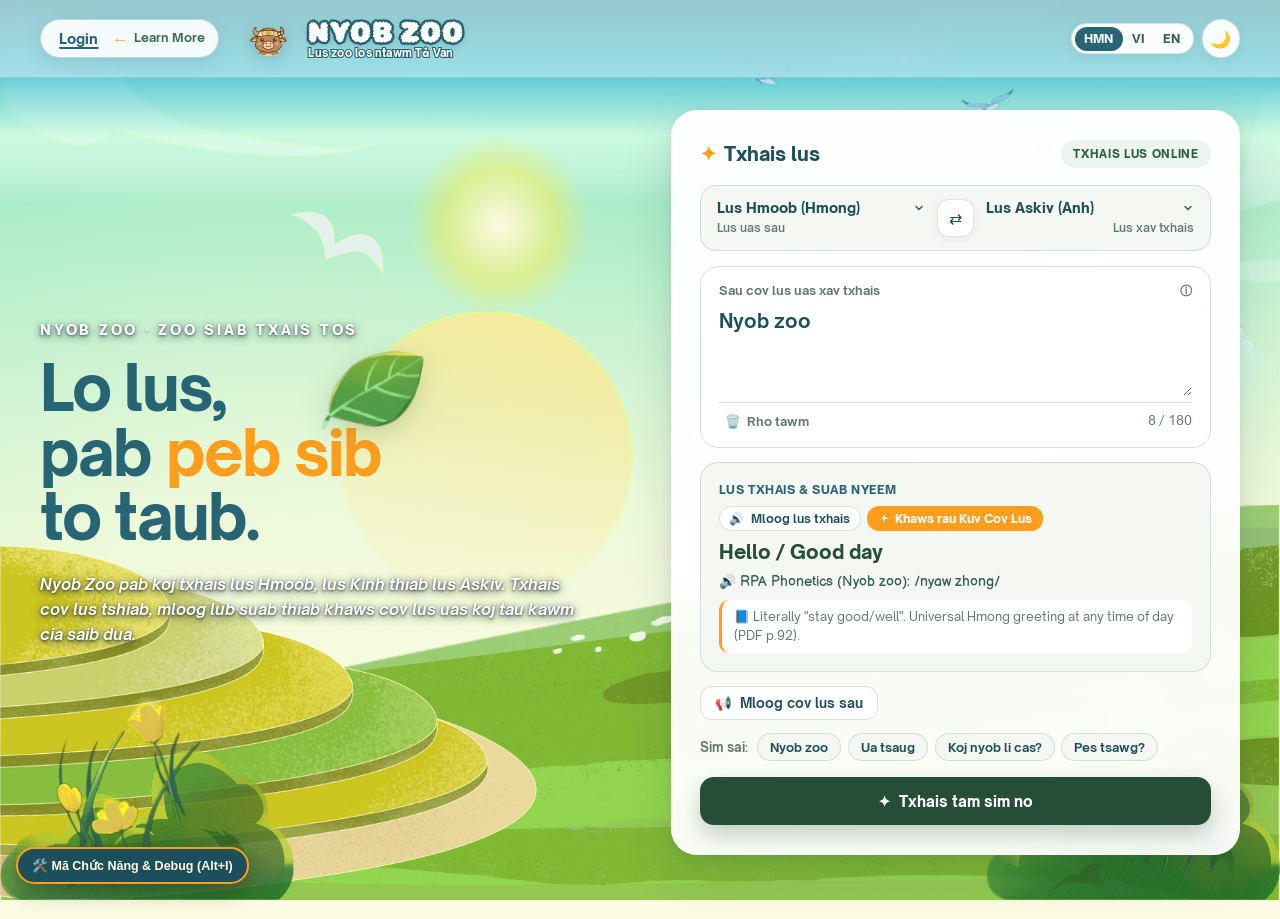
==== commit aa15e372: "chore: add Vercel cloud engine fallback, Vietnamese font fix, and hero UI updates" ====
--- a/frontend/index.html
+++ b/frontend/index.html
@@ -4,16 +4,19 @@
   <meta charset="UTF-8" />
   <meta name="viewport" content="width=device-width, initial-scale=1.0" />
   <title>NYOB ZOO · Trilinguo — Dịch Thuật & Học Ngôn Ngữ Anh - Kinh - Hmong</title>
-  <link rel="stylesheet" href="assets/css/style.css" />
+  <link rel="preconnect" href="https://fonts.googleapis.com" />
+  <link rel="preconnect" href="https://fonts.gstatic.com" crossorigin />
+  <link href="https://fonts.googleapis.com/css2?family=Be+Vietnam+Pro:ital,wght@0,400;0,500;0,600;0,700;0,800;0,900;1,400;1,700&family=Nunito:ital,wght@0,600;0,700;0,800;1,600&display=swap" rel="stylesheet" />
+  <link rel="stylesheet" href="assets/css/style.css?v=20261107_7" />
 </head>
 <body>
   <div class="app-wrapper">
     <!-- TOP NAVIGATION BAR (Minimal Pre-Login / Full Post-Login + Mobile Burger) -->
-    <header class="site-header">
+    <header class="site-header" data-func-id="F-01" data-cmp-id="CMP-HDR-01" data-cmp-name="Thanh Header Điều Hướng Chính">
       <div class="site-header__inner">
         <div class="header-left">
           <!-- PRE-LOGIN MINIMALIST NAV CTA: Underlined Login + Learn More with arrow pointing to Login -->
-          <div class="prelogin-nav-cta" id="preloginNavCta">
+          <div class="prelogin-nav-cta" id="preloginNavCta" data-func-id="F-02" data-cmp-id="CMP-HDR-02">
             <a href="#login" class="prelogin-login-link" data-open-auth><u data-i18n="pre_login">Login</u></a>
             <span class="prelogin-learn-more" data-open-auth>
               <span class="prelogin-arrow" aria-hidden="true">←</span>
@@ -22,7 +25,7 @@
           </div>
 
           <!-- BRAND LOGO (Buffalo Mascot + NYOB ZOO) -->
-          <a href="index.html" class="brand-logo">
+          <a href="index.html" class="brand-logo" data-func-id="F-03" data-cmp-id="CMP-HDR-03">
             <img class="brand-logo__mascot" src="assets/images/mascot/10.svg" alt="Nyob Zoo Mascot" />
             <div class="brand-logo__text-wrap">
               <span class="brand-logo__title">NYOB ZOO</span>
@@ -32,7 +35,7 @@
         </div>
 
         <!-- POST-LOGIN FULL 5-ITEM NAVIGATION BAR -->
-        <nav class="main-nav is-hidden" id="mainPostLoginNav" aria-label="Main Navigation">
+        <nav class="main-nav is-hidden" id="mainPostLoginNav" aria-label="Main Navigation" data-func-id="F-04" data-cmp-id="CMP-HDR-04">
           <a href="index.html" class="nav-link active" id="navLinkTranslator">
             <span>✨</span>
             <span data-i18n="nav_translator">Dịch thuật</span>
@@ -49,7 +52,7 @@
             <span>📒</span>
             <span data-i18n="nav_notebook">Sổ tay cá nhân</span>
           </a>
-          <a href="profile.html" class="nav-link nav-link--account">
+          <a href="profile.html" class="nav-link nav-link--account" data-func-id="F-05" data-cmp-id="CMP-HDR-05">
             <span>👤</span>
             <span id="navAccountName">Minh Anh</span>
             <span class="nav-block-pill" id="navAccountBlock">VI → HMN</span>
@@ -58,13 +61,13 @@
 
         <!-- DISPLAY LANGUAGE SWITCHER (HMN / VI / EN) + LIGHT/DARK MODE + MOBILE BURGER -->
         <div class="header-controls">
-          <div class="lang-switcher" role="group" aria-label="Display Language Switcher">
+          <div class="lang-switcher" role="group" aria-label="Display Language Switcher" data-func-id="F-06" data-cmp-id="CMP-HDR-06">
             <button type="button" class="lang-switcher__btn active" data-lang="hmn">HMN</button>
             <button type="button" class="lang-switcher__btn" data-lang="vi">VI</button>
             <button type="button" class="lang-switcher__btn" data-lang="en">EN</button>
           </div>
-          <button type="button" class="theme-toggle-btn" id="themeToggleBtn" aria-label="Toggle Light/Dark Mode">🌙</button>
-          <button type="button" class="burger-btn" id="mobileBurgerBtn" aria-label="Open Menu">
+          <button type="button" class="theme-toggle-btn" id="themeToggleBtn" aria-label="Toggle Light/Dark Mode" data-func-id="F-07" data-cmp-id="CMP-HDR-07">🌙</button>
+          <button type="button" class="burger-btn" id="mobileBurgerBtn" aria-label="Open Menu" data-func-id="F-08" data-cmp-id="CMP-HDR-08">
             <span></span>
             <span></span>
             <span></span>
@@ -78,11 +81,11 @@
       <!-- HERO + CENTRAL 3-WAY TRANSLATOR (Matches DEMO Website Interface.jpg) -->
       <section class="hero-translator-grid" id="translatorSection">
         <!-- Left Hero Copy -->
-        <div class="hero-copy">
+        <div class="hero-copy" data-func-id="F-10" data-cmp-id="CMP-HERO-01">
           <span class="hero-kicker" data-i18n="hero_kicker">NYOB ZOO · ZOO SIAB TXAIS TOS</span>
           <div class="hero-headline-wrap">
             <h1 class="hero-headline" data-i18n-html="hero_headline_html">
-              lo lus,<br />pab <span class="accent-orange">peb sib</span><br />to taub.
+              Lo lus,<br />pab <span class="accent-orange">peb sib</span><br />to taub.
             </h1>
             <img class="hero-leaf-deco" src="assets/images/elements/19.svg" alt="Floating Green Leaf" />
           </div>
@@ -90,7 +93,7 @@
             Nyob Zoo pab koj txhais lus Hmoob thiab lus Askiv. Txhais cov lus tshiab, mloog lub suab Askiv thiab khaws cov lus uas koj tau kawm cia saib dua.
           </p>
 
-          <div class="hero-block-indicator" id="heroActiveBlockBox" style="display:none;">
+          <div class="hero-block-indicator" id="heroActiveBlockBox" style="display:none;" data-func-id="F-11" data-cmp-id="CMP-HERO-02">
             <span>🎯 <span data-i18n="hero_active_block">Khối ngôn ngữ đang học:</span></span>
             <strong id="heroActiveBlockText" style="color:var(--color-main-orange);">Kinh → Hmong</strong>
             <a href="profile.html" style="font-size:0.78rem;text-decoration:underline;color:var(--color-main-dark-teal);margin-left:0.35rem;">Đổi khối</a>
@@ -98,7 +101,7 @@
         </div>
 
         <!-- Right Translator Card -->
-        <div class="translator-card">
+        <div class="translator-card" data-func-id="F-12" data-cmp-id="CMP-TRANS-01">
           <div class="translator-card__header">
             <div class="translator-card__title">
               <span class="sparkle-icon">✦</span>
@@ -110,7 +113,7 @@
           <!-- Input & Output Language Dropdowns (Anh, Kinh, Hmong) -->
           <div class="lang-select-bar">
             <div class="lang-select-col">
-              <select id="sourceLangSelect" class="lang-select-dropdown" aria-label="Input Language">
+              <select id="sourceLangSelect" class="lang-select-dropdown" aria-label="Input Language" data-func-id="F-13" data-cmp-id="CMP-TRANS-02">
                 <option value="hmn" selected data-i18n="lang_hmn">Lus Hmoob (Hmong)</option>
                 <option value="vi" data-i18n="lang_vi">Lus Nyab Laj (Kinh/Việt)</option>
                 <option value="en" data-i18n="lang_en">Lus Askiv (Anh)</option>
@@ -118,10 +121,10 @@
               <span class="lang-select-sub" data-i18n="trans_input_sub">Lus uas sau</span>
             </div>
 
-            <button type="button" class="swap-lang-btn" id="swapLangBtn" title="Đảo chiều ngôn ngữ">⇄</button>
+            <button type="button" class="swap-lang-btn" id="swapLangBtn" title="Đảo chiều ngôn ngữ" data-func-id="F-14" data-cmp-id="CMP-TRANS-03">⇄</button>
 
             <div class="lang-select-col lang-select-col--right">
-              <select id="targetLangSelect" class="lang-select-dropdown" aria-label="Output Language">
+              <select id="targetLangSelect" class="lang-select-dropdown" aria-label="Output Language" data-func-id="F-15" data-cmp-id="CMP-TRANS-04">
                 <option value="en" selected data-i18n="lang_en">Lus Askiv (Anh)</option>
                 <option value="vi" data-i18n="lang_vi">Lus Nyab Laj (Kinh/Việt)</option>
                 <option value="hmn" data-i18n="lang_hmn">Lus Hmoob (Hmong)</option>
@@ -131,7 +134,7 @@
           </div>
 
           <!-- Source Input Area -->
-          <div class="translator-input-box">
+          <div class="translator-input-box" data-func-id="F-16" data-cmp-id="CMP-TRANS-05">
             <div class="translator-input-box__top">
               <span data-i18n="trans_input_label">Sau cov lus uas xav txhais</span>
               <span title="Supports English, Vietnamese (Kinh), and Hmong RPA">ⓘ</span>
@@ -153,14 +156,14 @@
           </div>
 
           <!-- Translated Output Result Box (Selectable for Smart Popover) -->
-          <div class="translator-output-box selectable-zone" id="translatorOutputBox">
+          <div class="translator-output-box selectable-zone" id="translatorOutputBox" data-func-id="F-17" data-cmp-id="CMP-TRANS-06">
             <div class="output-header">
               <span data-i18n="trans_result_label">Lus Txhais & Suab Nyeem</span>
               <div style="display:flex;gap:0.4rem;">
                 <button type="button" class="listen-btn" id="listenOutputBtn" style="padding:0.25rem 0.6rem;font-size:0.75rem;">
                   🔊 <span data-i18n="trans_listen_out_btn">Mloog lus txhais</span>
                 </button>
-                <button type="button" class="btn-save-notebook" id="saveTranslatedToNotebookBtn" style="padding:0.25rem 0.65rem;font-size:0.75rem;">
+                <button type="button" class="btn-save-notebook" id="saveTranslatedToNotebookBtn" style="padding:0.25rem 0.65rem;font-size:0.75rem;" data-func-id="F-19" data-cmp-id="CMP-TRANS-08">
                   ＋ <span data-i18n="trans_save_btn">Khaws rau Kuv Cov Lus</span>
                 </button>
               </div>
@@ -172,14 +175,14 @@
 
           <!-- Listen Source Audio Button -->
           <div class="translator-actions-row">
-            <button type="button" class="listen-btn" id="listenSourceBtn">
+            <button type="button" class="listen-btn" id="listenSourceBtn" data-func-id="F-18" data-cmp-id="CMP-TRANS-07">
               <span>📢</span>
               <span data-i18n="trans_listen_btn">Mloog cov lus sau</span>
             </button>
           </div>
 
           <!-- Quick Try Sample Chips (Matches DEMO Website Interface.jpg) -->
-          <div class="quick-try-row">
+          <div class="quick-try-row" data-func-id="F-20" data-cmp-id="CMP-TRANS-09">
             <span class="quick-try-label" data-i18n="trans_quick_try">Sim sai:</span>
             <button type="button" class="quick-chip" data-phrase="Nyob zoo">Nyob zoo</button>
             <button type="button" class="quick-chip" data-phrase="Ua tsaug">Ua tsaug</button>
@@ -188,7 +191,7 @@
           </div>
 
           <!-- Primary Translate CTA Button -->
-          <button type="button" class="translate-submit-btn" id="translateSubmitBtn">
+          <button type="button" class="translate-submit-btn" id="translateSubmitBtn" data-func-id="F-20" data-cmp-id="CMP-TRANS-09">
             <span>✦</span>
             <span data-i18n="trans_submit_btn">Txhais tam sim no</span>
           </button>
@@ -196,7 +199,7 @@
       </section>
 
       <!-- SECTION 2: TRANSLATION HISTORY (NHẬT KÝ DỊCH THUẬT) WITH INTERACTIVE TEXT SELECTION -->
-      <section class="page-section" id="historySection" style="margin-top:1.5rem;">
+      <section class="page-section" id="historySection" style="margin-top:1.5rem;" data-func-id="F-21" data-cmp-id="CMP-HIST-01">
         <div class="page-section__header">
           <div class="page-section__title-group">
             <img class="page-section__mascot" src="assets/images/mascot/8.svg" alt="History Mascot" />
@@ -209,7 +212,7 @@
           </div>
           <div style="display:flex;gap:0.65rem;flex-wrap:wrap;">
             <a href="vocabulary.html" class="btn-tool btn-tool--flashcard">📒 Mở Sổ tay cá nhân</a>
-            <button type="button" class="btn-tool btn-tool--outline" id="clearHistoryBtn" data-i18n="hist_clear_all">
+            <button type="button" class="btn-tool btn-tool--outline" id="clearHistoryBtn" data-i18n="hist_clear_all" data-func-id="F-22" data-cmp-id="CMP-HIST-02">
               Xóa lịch sử khối này
             </button>
           </div>
@@ -219,16 +222,17 @@
           💡 Tính năng bôi đen thông minh: Dùng chuột bôi đen trên máy tính hoặc chạm giữ trên điện thoại bất kỳ từ/cụm từ/câu nào bên dưới để xem phiên âm, loại từ và bấm "Lưu vào Sổ tay"!
         </div>
 
-        <div class="cards-grid-3d" id="historyCardsGrid"></div>
+        <div class="cards-grid-3d" id="historyCardsGrid" data-func-id="F-23" data-cmp-id="CMP-HIST-03"></div>
       </section>
     </main>
   </div>
 
   <!-- MODULAR SCRIPTS -->
-  <script src="assets/js/hmongData.js"></script>
-  <script src="assets/js/i18n.js"></script>
-  <script src="js/api.js"></script>
-  <script src="assets/js/supabaseClient.js"></script>
-  <script src="assets/js/app.js"></script>
+  <script src="assets/js/hmongData.js?v=20261107_7"></script>
+  <script src="assets/js/i18n.js?v=20261107_7"></script>
+  <script src="js/api.js?v=20261107_7"></script>
+  <script src="assets/js/supabaseClient.js?v=20261107_7"></script>
+  <script src="assets/js/app.js?v=20261107_7"></script>
+  <script src="js/devInspector.js?v=20261107_7"></script>
 </body>
 </html>
--- a/frontend/assets/css/style.css
+++ b/frontend/assets/css/style.css
@@ -13,6 +13,8 @@
    ========================================================================== */
 
 /* 1. FONT-FACE DECLARATIONS */
+@import url('https://fonts.googleapis.com/css2?family=Be+Vietnam+Pro:ital,wght@0,400;0,500;0,600;0,700;0,800;0,900;1,400;1,700&family=Nunito:ital,wght@0,600;0,700;0,800;1,600&display=swap');
+
 @font-face {
   font-family: 'Rubik Bubbles';
   src: url('../fonts/RubikBubbles-Regular.ttf') format('truetype'),
@@ -141,6 +143,12 @@
 
 /* 2. GLOBAL Z-INDEX HIERARCHY & PALETTE VARIABLES (FROM MÀU MỆT MỖI/màu.css) */
 :root {
+  /* TYPOGRAPHY STACKS:
+     - Hmong (hmn) & English (en): Keep original Open Sauce & Balsamiq Sans
+     - Vietnamese (vi): Switched via html[lang="vi"] to Be Vietnam Pro & Nunito */
+  --font-primary: 'Open Sauce', 'Be Vietnam Pro', -apple-system, BlinkMacSystemFont, 'Segoe UI', Roboto, sans-serif;
+  --font-rounded: 'Balsamiq Sans', 'Nunito', 'Be Vietnam Pro', 'Segoe UI', sans-serif;
+
   /* STRICT Z-INDEX LAYERING SYSTEM */
   --z-bg-base: 0;
   --z-bg-decor: 1;
@@ -259,8 +267,18 @@
   scroll-behavior: smooth;
 }
 
+/* VIETNAMESE DISPLAY MODE FONT OVERRIDE (html[lang="vi"])
+   Replaces Open Sauce / Balsamiq Sans with full-Unicode Vietnamese fonts
+   while keeping Hmong (hmn) and English (en) on their original fonts. */
+html[lang="vi"],
+html[data-display-lang="vi"],
+[lang="vi"] {
+  --font-primary: 'Be Vietnam Pro', 'Segoe UI', -apple-system, BlinkMacSystemFont, Roboto, Helvetica, Arial, sans-serif;
+  --font-rounded: 'Nunito', 'Be Vietnam Pro', 'Segoe UI', Roboto, sans-serif;
+}
+
 body {
-  font-family: 'Open Sauce', -apple-system, BlinkMacSystemFont, 'Segoe UI', Roboto, sans-serif;
+  font-family: var(--font-primary);
   font-size: clamp(0.92rem, 0.88rem + 0.2vw, 1rem);
   color: var(--text-primary);
   background: linear-gradient(180deg, var(--bg-sky-top) 0%, var(--bg-sky-mid) 36%, var(--bg-sky-low) 68%, var(--bg-sky-horizon) 100%);
@@ -585,7 +603,7 @@
 }
 
 .brand-logo__subtitle {
-  font-family: 'Open Sauce', sans-serif;
+  font-family: var(--font-primary);
   font-size: clamp(0.68rem, 0.85vw, 0.78rem);
   font-weight: 800;
   color: #ffffff;
@@ -790,11 +808,12 @@
 }
 
 .hero-kicker {
-  font-size: clamp(0.78rem, 1vw, 0.95rem);
-  font-weight: 800;
+  font-size: clamp(0.84rem, 1.08vw, 1.02rem);
+  font-weight: 900;
   letter-spacing: 0.2em;
   text-transform: uppercase;
-  color: var(--text-heading);
+  color: #ffffff;
+  text-shadow: 0 2px 8px rgba(15, 48, 57, 0.72), 0 1px 3px rgba(0, 0, 0, 0.55);
   margin-bottom: clamp(0.65rem, 1.2vw, 1rem);
   display: inline-block;
 }
@@ -807,13 +826,20 @@
 }
 
 .hero-headline {
-  font-family: 'Open Sauce', sans-serif;
+  font-family: var(--font-primary);
   font-size: clamp(2.25rem, 4.8vw, 4.6rem);
   font-weight: 800;
   line-height: 1.05;
   letter-spacing: -0.03em;
+  text-transform: none;
   color: var(--text-heading);
   margin-bottom: clamp(1rem, 2vw, 1.4rem);
+}
+
+html[lang="vi"] .hero-headline,
+html[data-display-lang="vi"] .hero-headline {
+  line-height: 1.18;
+  letter-spacing: -0.015em;
 }
 
 .hero-headline .accent-orange {
@@ -840,18 +866,18 @@
 }
 
 .hero-description {
-  font-size: clamp(0.95rem, 1.15vw, 1.08rem);
-  font-weight: 700;
+  font-size: clamp(0.98rem, 1.18vw, 1.12rem);
+  font-weight: 800;
   font-style: italic;
-  color: #1b3626;
+  color: #ffffff;
   max-width: 54ch;
-  line-height: 1.55;
-  text-shadow: 0 1px 0 rgba(255, 255, 255, 0.6);
+  line-height: 1.6;
+  text-shadow: 0 2px 10px rgba(15, 48, 57, 0.82), 0 1px 3px rgba(0, 0, 0, 0.7);
 }
 
 [data-theme="dark"] .hero-description {
-  color: var(--color-main-mint);
-  text-shadow: 0 1px 2px rgba(0, 0, 0, 0.6);
+  color: #ffffff;
+  text-shadow: 0 2px 10px rgba(0, 0, 0, 0.85), 0 1px 3px rgba(0, 0, 0, 0.75);
 }
 
 .hero-block-indicator {
@@ -1121,7 +1147,7 @@
 }
 
 .output-phonetics {
-  font-family: 'Balsamiq Sans', sans-serif;
+  font-family: var(--font-rounded);
   font-size: 0.86rem;
   color: var(--text-secondary);
   margin-bottom: 0.45rem;
@@ -1343,7 +1369,7 @@
 }
 
 .card-3d__pos {
-  font-family: 'Balsamiq Sans', sans-serif;
+  font-family: var(--font-rounded);
   font-size: 0.75rem;
   font-weight: 700;
   color: var(--color-main-orange);
@@ -1389,7 +1415,7 @@
 }
 
 .card-3d__phonetics {
-  font-family: 'Balsamiq Sans', sans-serif;
+  font-family: var(--font-rounded);
   font-size: 0.82rem;
   color: var(--text-secondary);
 }
@@ -1499,7 +1525,7 @@
 }
 
 .selection-popover__phonetic {
-  font-family: 'Balsamiq Sans', sans-serif;
+  font-family: var(--font-rounded);
   font-size: 0.8rem;
   padding: 0.16rem 0.52rem;
   border-radius: 999px;
